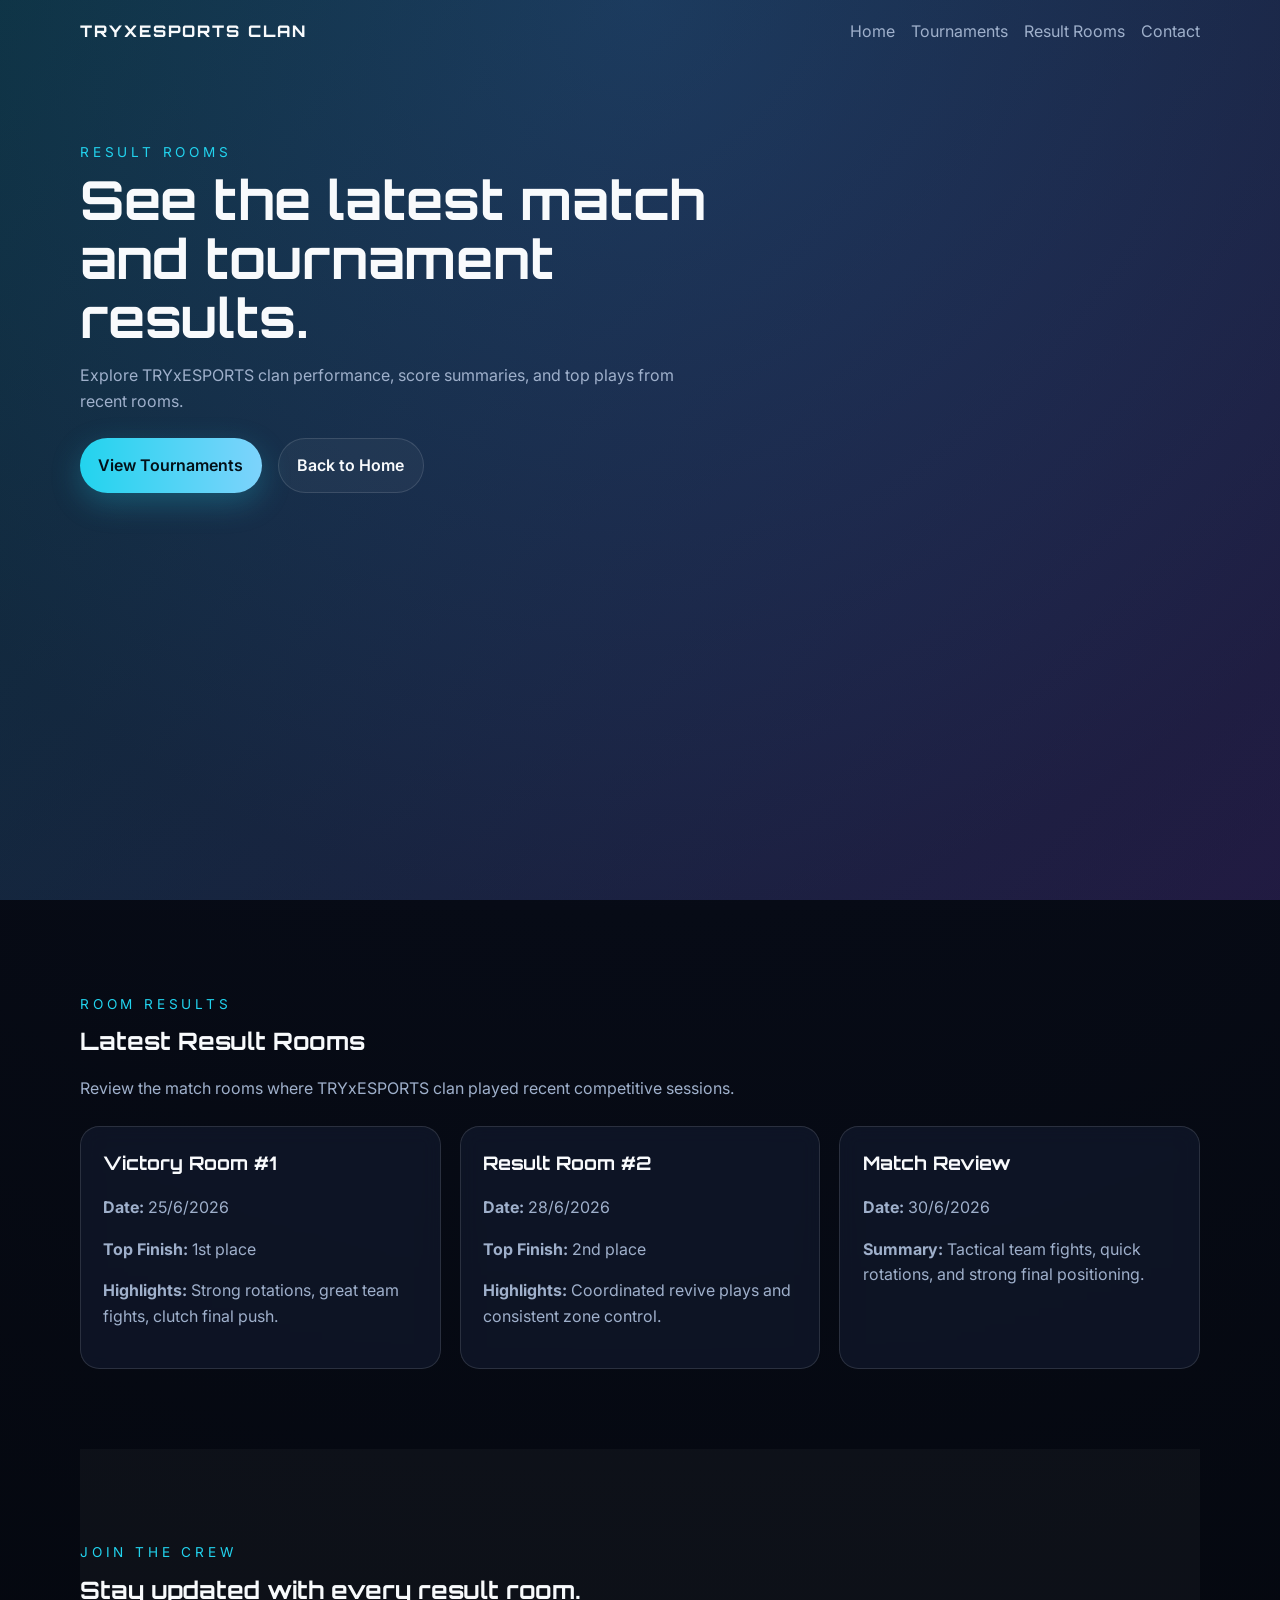
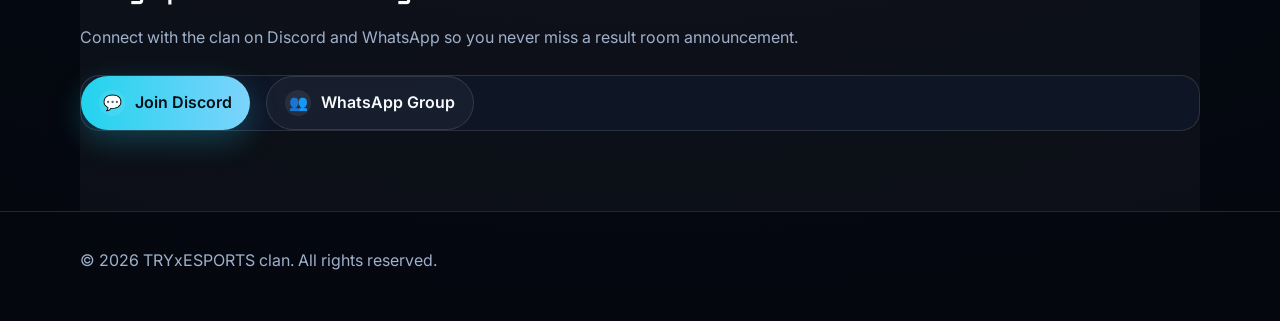
==== result-rooms.html @ 105d9b1b "Add files via upload" ====
<!DOCTYPE html>
<html lang="en">
  <head>
    <meta charset="UTF-8" />
    <meta name="viewport" content="width=device-width, initial-scale=1.0" />
    <title>TRYxESPORTS clan | Result Rooms</title>
    <meta
      name="description"
      content="TRYxESPORTS clan result rooms for match and tournament outcomes."
    />
    <link rel="preconnect" href="https://fonts.googleapis.com" />
    <link rel="preconnect" href="https://fonts.gstatic.com" crossorigin />
    <link
      href="https://fonts.googleapis.com/css2?family=Orbitron:wght@500;700;800&family=Inter:wght@400;500;600&display=swap"
      rel="stylesheet"
    />
    <link rel="stylesheet" href="styles.css" />
  </head>
  <body>
    <header class="hero">
      <nav class="nav container">
        <a href="index.html" class="logo">TRYxESPORTS clan</a>
        <div class="nav-links">
          <a href="index.html">Home</a>
          <a href="tournaments.html">Tournaments</a>
          <a href="result-rooms.html">Result Rooms</a>
          <a href="index.html#contact">Contact</a>
        </div>
      </nav>
      <div class="hero-content container">
        <div>
          <p class="eyebrow">RESULT ROOMS</p>
          <h1>See the latest match and tournament results.</h1>
          <p class="hero-text">
            Explore TRYxESPORTS clan performance, score summaries, and top plays from recent rooms.
          </p>
          <div class="hero-actions">
            <a class="btn btn-primary" href="tournaments.html">View Tournaments</a>
            <a class="btn btn-secondary" href="index.html">Back to Home</a>
          </div>
        </div>
      </div>
    </header>
    <main>
      <section class="section container">
        <div class="section-title">
          <p class="eyebrow">Room Results</p>
          <h2>Latest Result Rooms</h2>
        </div>
        <p class="section-text">
          Review the match rooms where TRYxESPORTS clan played recent competitive sessions.
        </p>
        <div class="card-grid">
          <article class="card">
            <h3>Victory Room #1</h3>
            <p><strong>Date:</strong> 25/6/2026</p>
            <p><strong>Top Finish:</strong> 1st place</p>
            <p><strong>Highlights:</strong> Strong rotations, great team fights, clutch final push.</p>
          </article>
          <article class="card">
            <h3>Result Room #2</h3>
            <p><strong>Date:</strong> 28/6/2026</p>
            <p><strong>Top Finish:</strong> 2nd place</p>
            <p><strong>Highlights:</strong> Coordinated revive plays and consistent zone control.</p>
          </article>
          <article class="card">
            <h3>Match Review</h3>
            <p><strong>Date:</strong> 30/6/2026</p>
            <p><strong>Summary:</strong> Tactical team fights, quick rotations, and strong final positioning.</p>
          </article>
        </div>
      </section>
      <section class="section section-dark container">
        <div class="section-title">
          <p class="eyebrow">Join the Crew</p>
          <h2>Stay updated with every result room.</h2>
        </div>
        <p class="section-text">
          Connect with the clan on Discord and WhatsApp so you never miss a result room announcement.
        </p>
        <div class="contact-box">
          <a class="btn btn-primary" href="https://discord.gg/TPgPwdmgD" target="_blank" rel="noreferrer">
            <span class="btn-icon">💬</span>
            Join Discord
          </a>
          <a class="btn btn-secondary" href="https://chat.whatsapp.com/GbImzGc6GPC7NKdxqu2bmm" target="_blank" rel="noreferrer">
            <span class="btn-icon">👥</span>
            WhatsApp Group
          </a>
        </div>
      </section>
    </main>
    <footer class="footer">
      <div class="container footer-content">
        <p>© <span id="year"></span> TRYxESPORTS clan. All rights reserved.</p>
      </div>
    </footer>
    <script src="script.js"></script>
  </body>
</html>
---- styles.css ----
:root {
  --bg: #070b16;
  --panel: #0f172a;
  --panel-2: #111c33;
  --text: #f8fafc;
  --muted: #9fb0cb;
  --accent: #22d3ee;
  --accent-2: #8b5cf6;
  --border: rgba(255, 255, 255, 0.12);
}

* {
  box-sizing: border-box;
}

body {
  margin: 0;
  font-family: 'Inter', sans-serif;
  color: var(--text);
  background: radial-gradient(circle at top, #13213d 0%, var(--bg) 45%, #04070e 100%);
  line-height: 1.6;
}

html {
  scroll-behavior: smooth;
}

img {
  max-width: 100%;
}

.container {
  width: min(1120px, calc(100% - 2rem));
  margin: 0 auto;
}

.hero {
  min-height: 100vh;
  background: linear-gradient(135deg, rgba(34, 211, 238, 0.18), rgba(139, 92, 246, 0.2));
}

.nav {
  display: flex;
  justify-content: space-between;
  align-items: center;
  padding: 1.2rem 0;
}

.logo {
  font-family: 'Orbitron', sans-serif;
  font-weight: 800;
  letter-spacing: 0.12em;
  text-transform: uppercase;
  color: var(--text);
  text-decoration: none;
}

.nav-links {
  display: flex;
  gap: 1rem;
}

.nav-links a {
  color: var(--muted);
  text-decoration: none;
  transition: color 0.2s ease;
}

.nav-links a:hover {
  color: var(--text);
}

.hero-content {
  display: grid;
  grid-template-columns: 1.3fr 0.9fr;
  gap: 2rem;
  align-items: center;
  padding: 4rem 0 5rem;
}

.eyebrow {
  font-size: 0.85rem;
  letter-spacing: 0.28em;
  text-transform: uppercase;
  color: var(--accent);
  margin-bottom: 0.4rem;
}

h1,
h2,
h3 {
  font-family: 'Orbitron', sans-serif;
  margin: 0 0 0.7rem;
}

h1 {
  font-size: clamp(2.1rem, 4.2vw, 3.8rem);
  line-height: 1.1;
}

.hero-text,
.section-text,
.card p {
  color: var(--muted);
  font-size: 1rem;
}

.hero-actions,
.contact-box {
  display: flex;
  flex-wrap: wrap;
  gap: 1rem;
  margin-top: 1.5rem;
}

.btn {
  display: inline-flex;
  align-items: center;
  gap: 0.6rem;
  padding: 0.85rem 1.15rem;
  border-radius: 999px;
  text-decoration: none;
  font-weight: 600;
  transition: transform 0.2s ease, box-shadow 0.2s ease, background-color 0.2s ease;
}

.btn:hover {
  transform: translateY(-2px);
}

.btn-icon {
  display: inline-flex;
  align-items: center;
  justify-content: center;
  width: 1.6rem;
  height: 1.6rem;
  border-radius: 999px;
  background: rgba(255, 255, 255, 0.08);
  font-size: 0.95rem;
}

.btn-primary {
  color: #031018;
  background: linear-gradient(90deg, var(--accent), #7dd3fc);
  box-shadow: 0 10px 30px rgba(34, 211, 238, 0.25);
}

.btn-secondary {
  color: var(--text);
  background: rgba(255, 255, 255, 0.04);
  border: 1px solid var(--border);
}

.hero-card,
.card,
.contact-box {
  background: rgba(15, 23, 42, 0.8);
  border: 1px solid var(--border);
  border-radius: 1.2rem;
  backdrop-filter: blur(10px);
}

.hero-card {
  padding: 1.5rem;
}

.hero-card ul {
  margin: 0;
  padding-left: 1.1rem;
  color: var(--muted);
}

.section {
  padding: 5rem 0;
}

.section-dark {
  background: rgba(255, 255, 255, 0.03);
}

.card-grid {
  display: grid;
  grid-template-columns: repeat(3, 1fr);
  gap: 1.2rem;
  margin-top: 1.5rem;
}

.card {
  padding: 1.4rem;
}

.leader-section {
  margin: 3rem 0;
}

.leader-content {
  display: flex;
  gap: 3rem;
  align-items: center;
  margin-top: 2rem;
  padding: 2rem;
  background: rgba(15, 23, 42, 0.6);
  border: 1px solid var(--border);
  border-radius: 1.2rem;
  backdrop-filter: blur(10px);
}

.leader-image {
  flex: 0 0 300px;
  height: 400px;
  object-fit: cover;
  border-radius: 1rem;
  border: 2px solid var(--accent);
  box-shadow: 0 0 30px rgba(34, 211, 238, 0.3);
}

.leader-description {
  flex: 1;
}

.leader-description h3 {
  font-size: 1.8rem;
  margin-bottom: 1rem;
  color: var(--accent);
}

.leader-description p {
  color: var(--muted);
  margin-bottom: 0.8rem;
  line-height: 1.8;
}

.footer {
  border-top: 1px solid var(--border);
  padding: 1.2rem 0 2rem;
  color: var(--muted);
}

@media (max-width: 800px) {
  .hero-content,
  .card-grid {
    grid-template-columns: 1fr;
  }

  .leader-content {
    flex-direction: column;
    gap: 2rem;
  }

  .leader-image {
    flex: 1;
    max-width: 100%;
    height: auto;
  }

  .nav {
    flex-direction: column;
    gap: 0.75rem;
  }
}
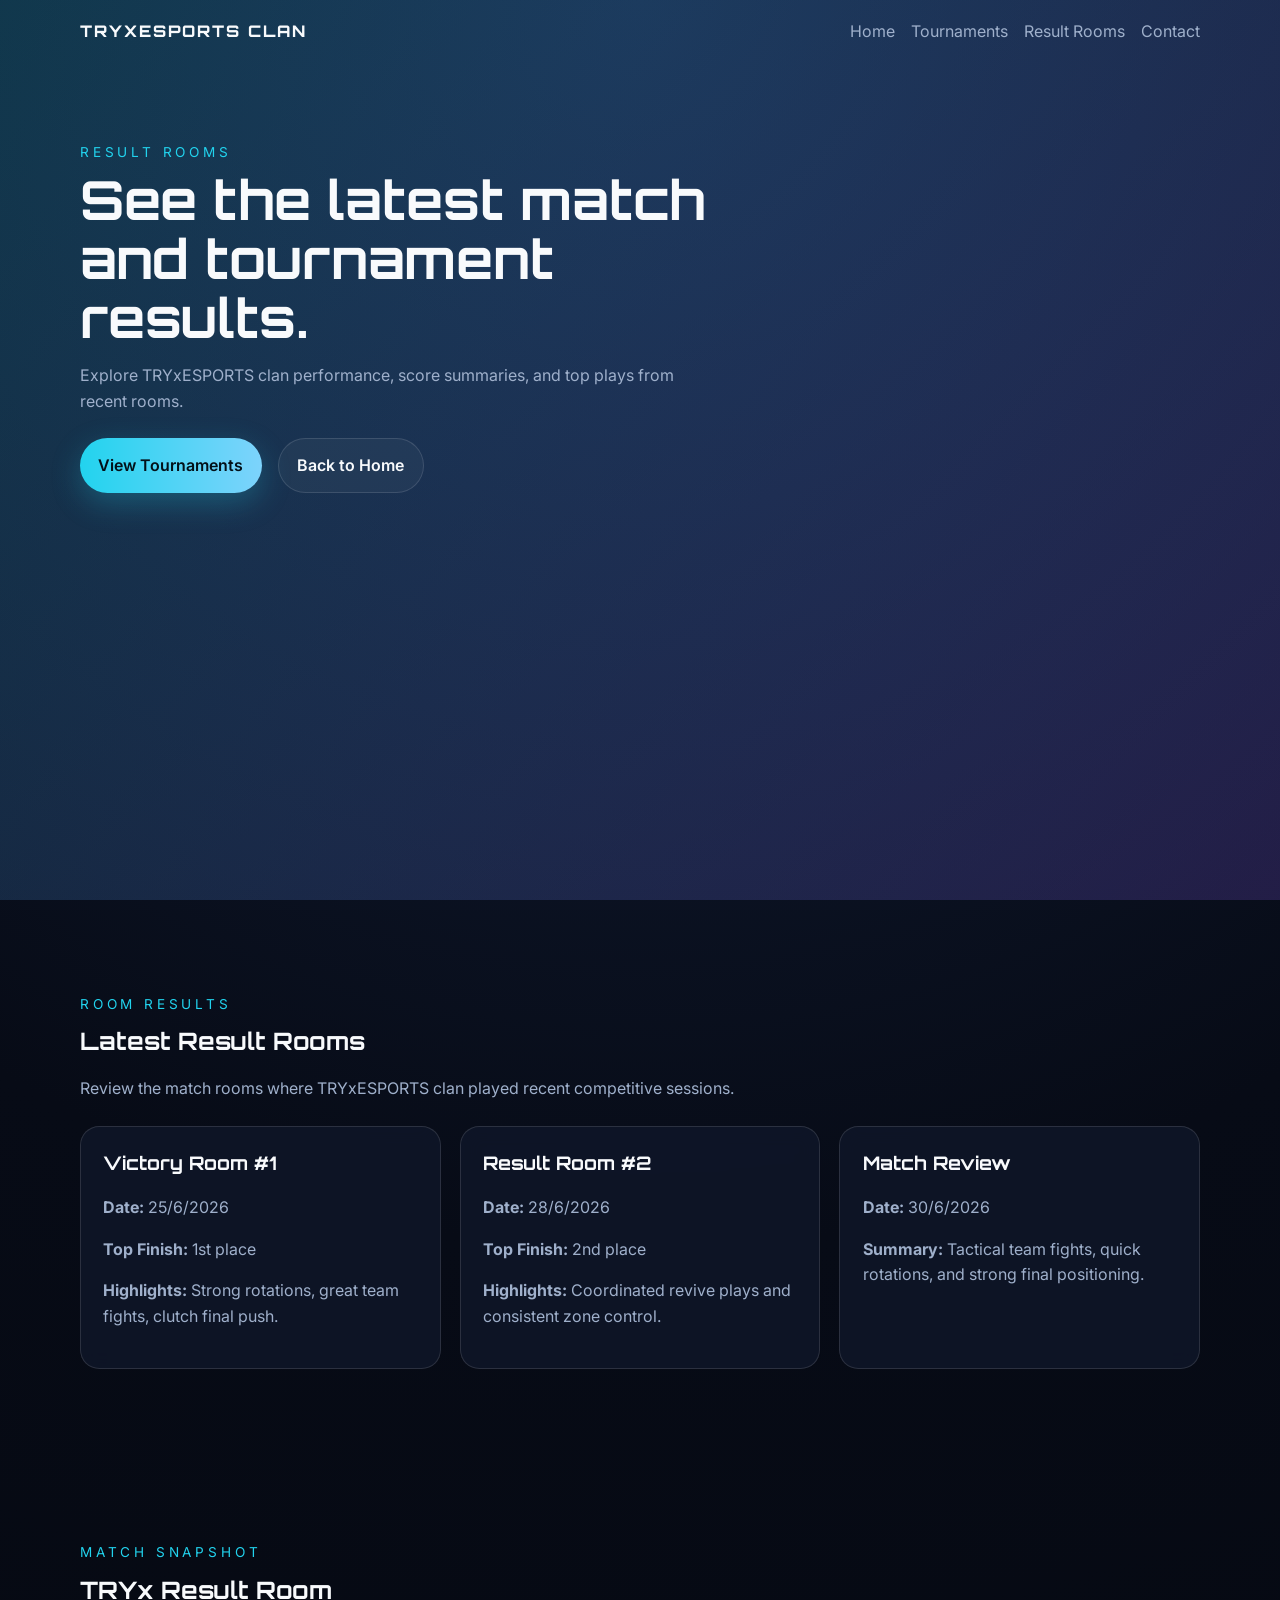
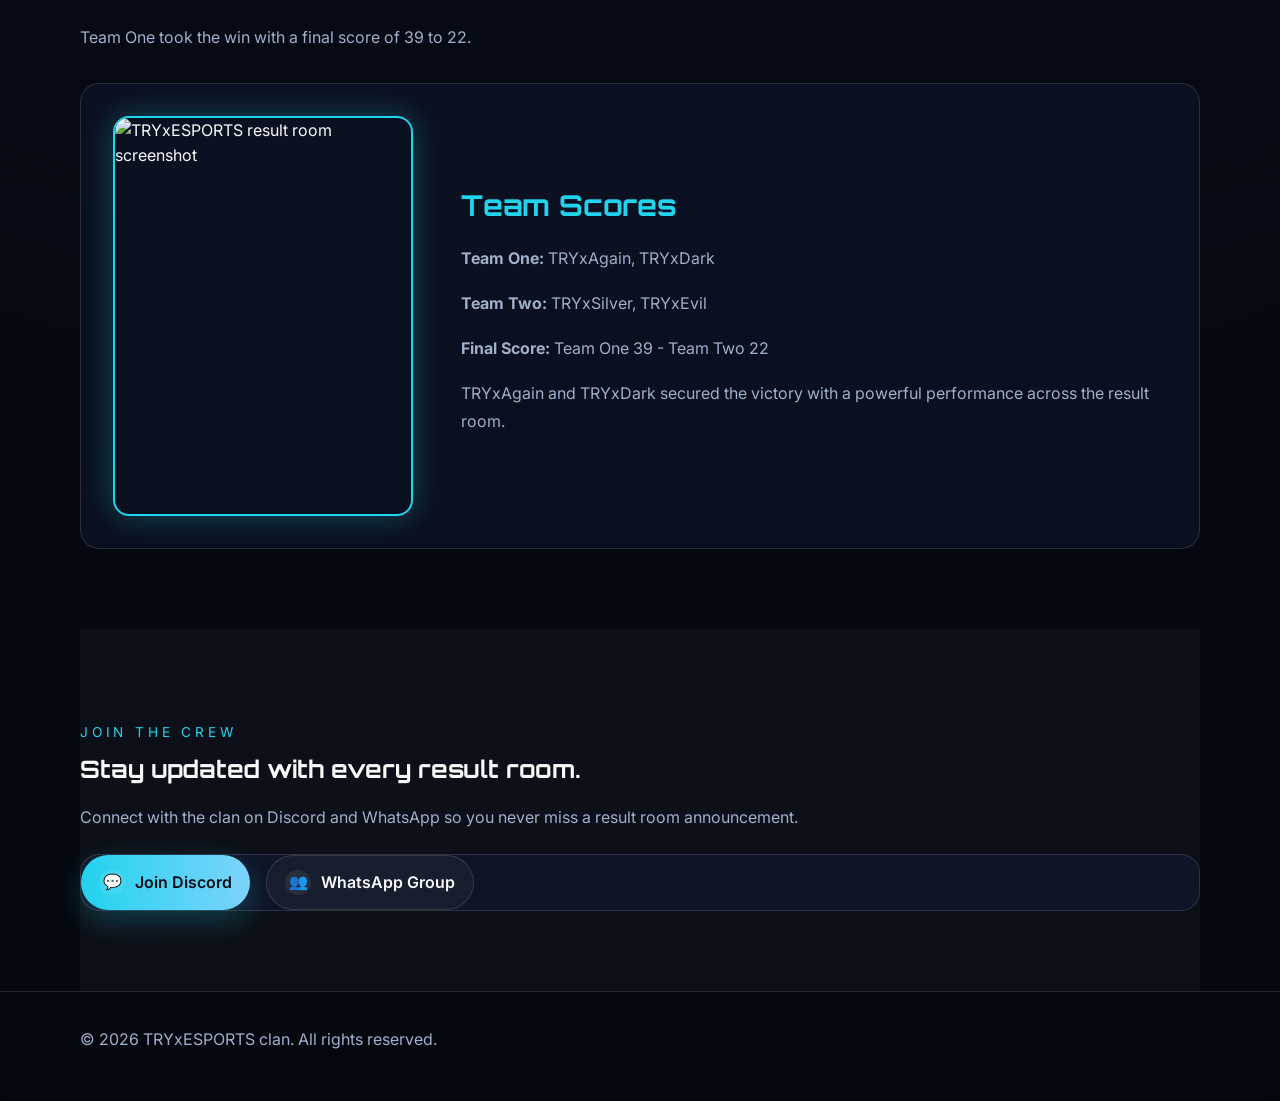
==== commit eec794f3: "Add files via upload" ====
--- a/result-rooms.html
+++ b/result-rooms.html
@@ -70,6 +70,25 @@
           </article>
         </div>
       </section>
+      <section class="section container">
+        <div class="section-title">
+          <p class="eyebrow">Match Snapshot</p>
+          <h2>TRYx Result Room</h2>
+        </div>
+        <p class="section-text">
+          Team One took the win with a final score of 39 to 22.
+        </p>
+        <div class="leader-content">
+          <img src="result-room-screenshot.png" alt="TRYxESPORTS result room screenshot" class="leader-image" />
+          <div class="leader-description">
+            <h3>Team Scores</h3>
+            <p><strong>Team One:</strong> TRYxAgain, TRYxDark</p>
+            <p><strong>Team Two:</strong> TRYxSilver, TRYxEvil</p>
+            <p><strong>Final Score:</strong> Team One 39 - Team Two 22</p>
+            <p>TRYxAgain and TRYxDark secured the victory with a powerful performance across the result room.</p>
+          </div>
+        </div>
+      </section>
       <section class="section section-dark container">
         <div class="section-title">
           <p class="eyebrow">Join the Crew</p>
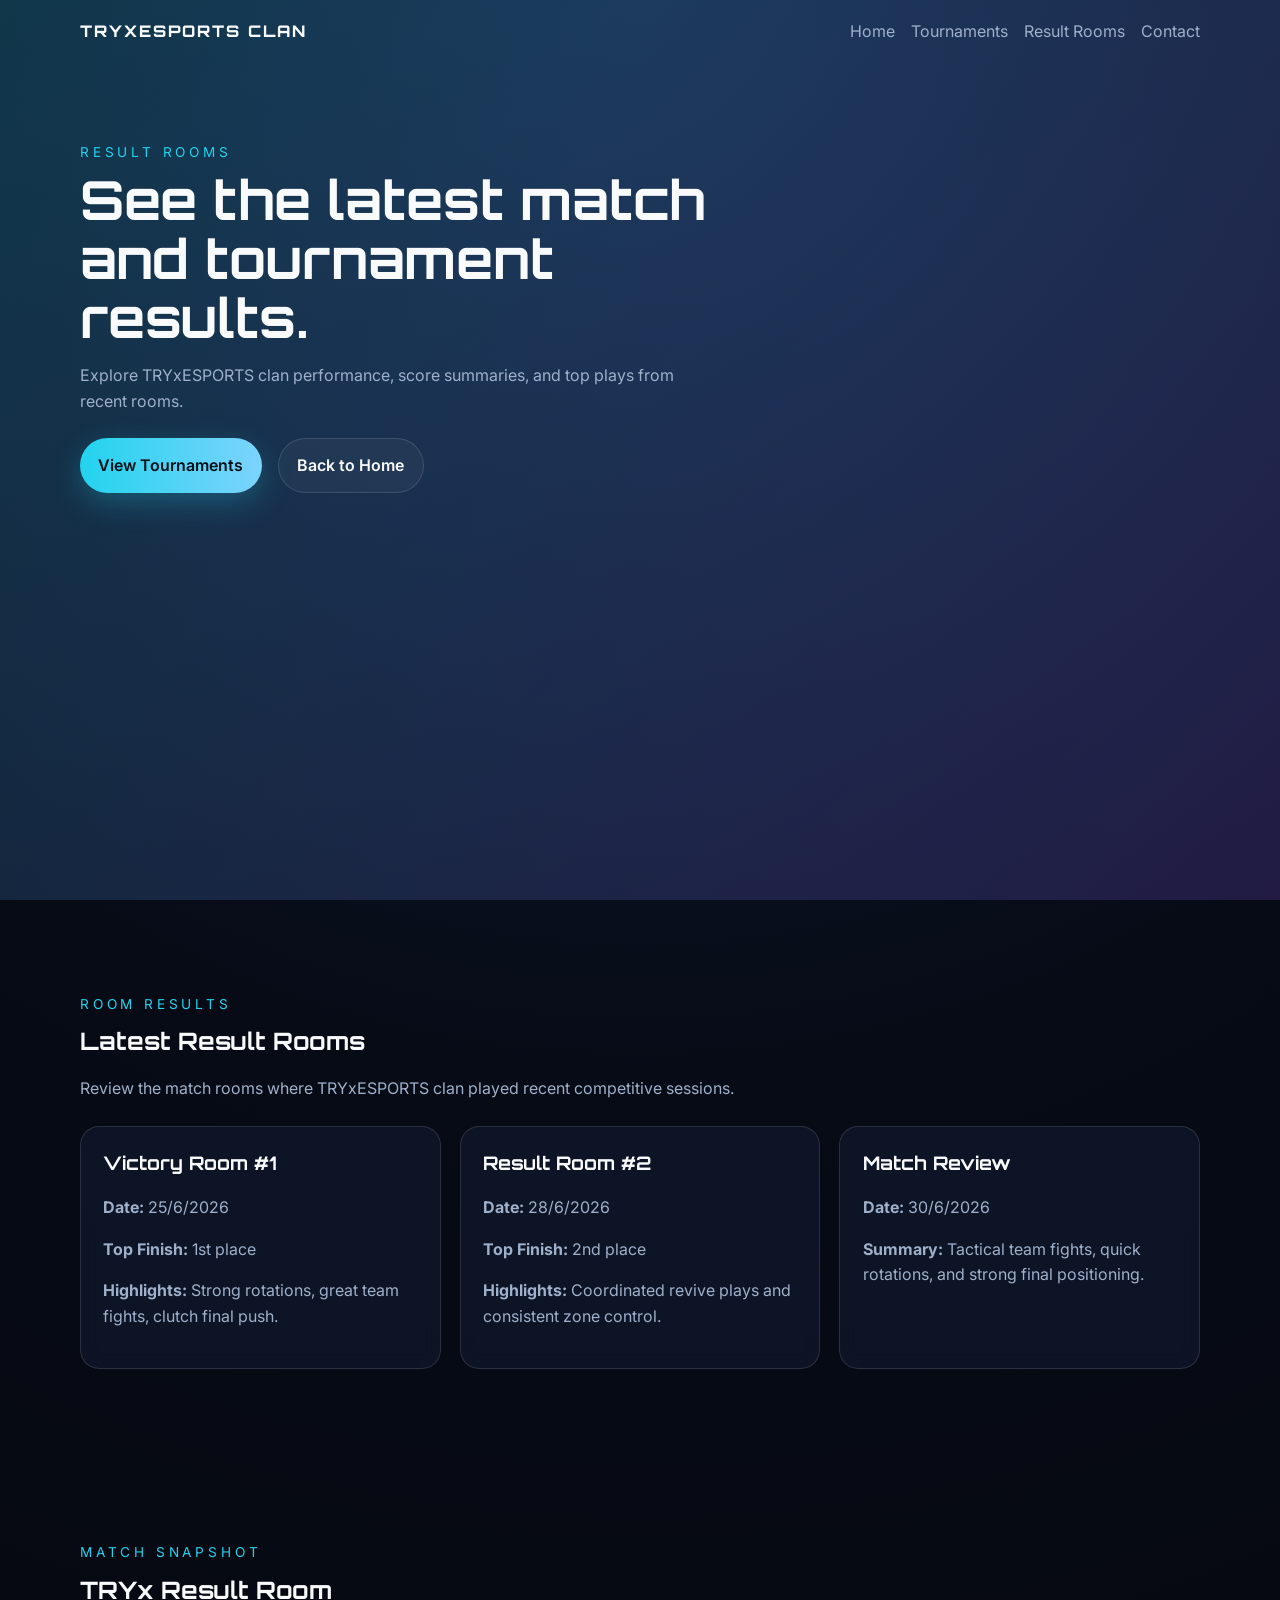
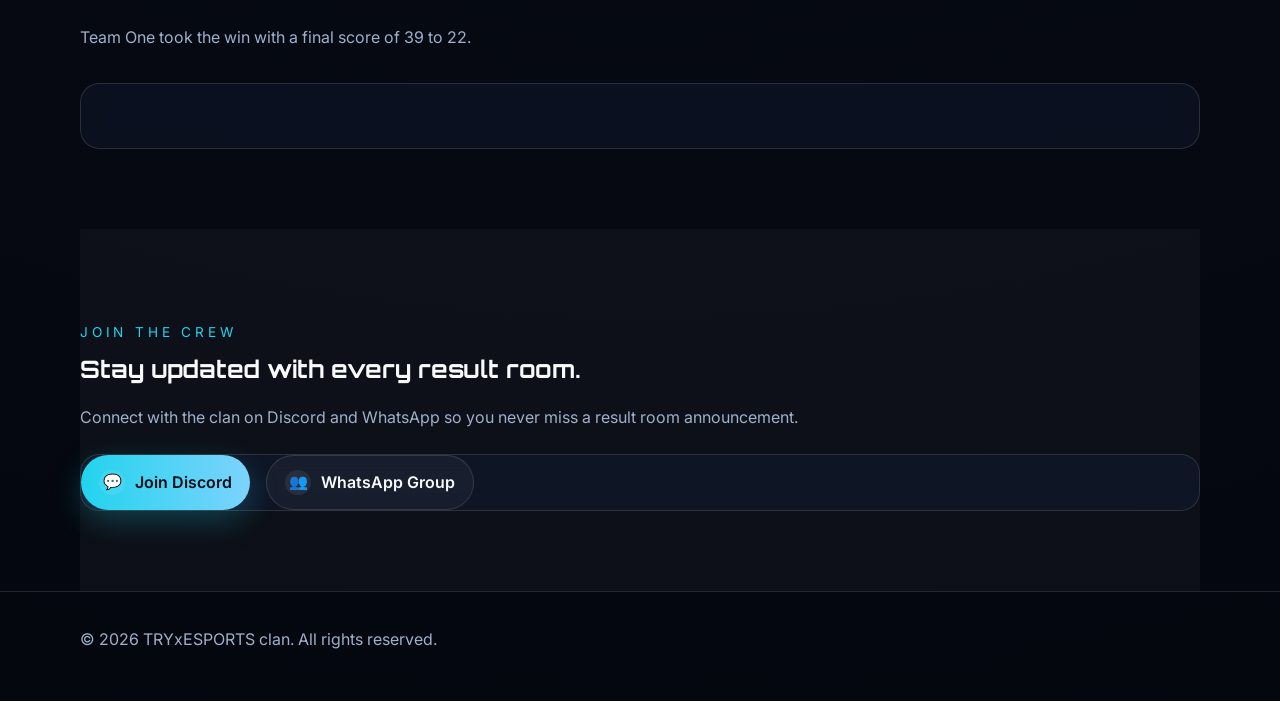
==== commit 12fdbb09: "Add files via upload" ====
--- a/result-rooms.html
+++ b/result-rooms.html
@@ -79,15 +79,7 @@
           Team One took the win with a final score of 39 to 22.
         </p>
         <div class="leader-content">
-          <img src="result-room-screenshot.png" alt="TRYxESPORTS result room screenshot" class="leader-image" />
           <div class="leader-description">
-            <h3>Team Scores</h3>
-            <p><strong>Team One:</strong> TRYxAgain, TRYxDark</p>
-            <p><strong>Team Two:</strong> TRYxSilver, TRYxEvil</p>
-            <p><strong>Final Score:</strong> Team One 39 - Team Two 22</p>
-            <p>TRYxAgain and TRYxDark secured the victory with a powerful performance across the result room.</p>
-          </div>
-        </div>
       </section>
       <section class="section section-dark container">
         <div class="section-title">
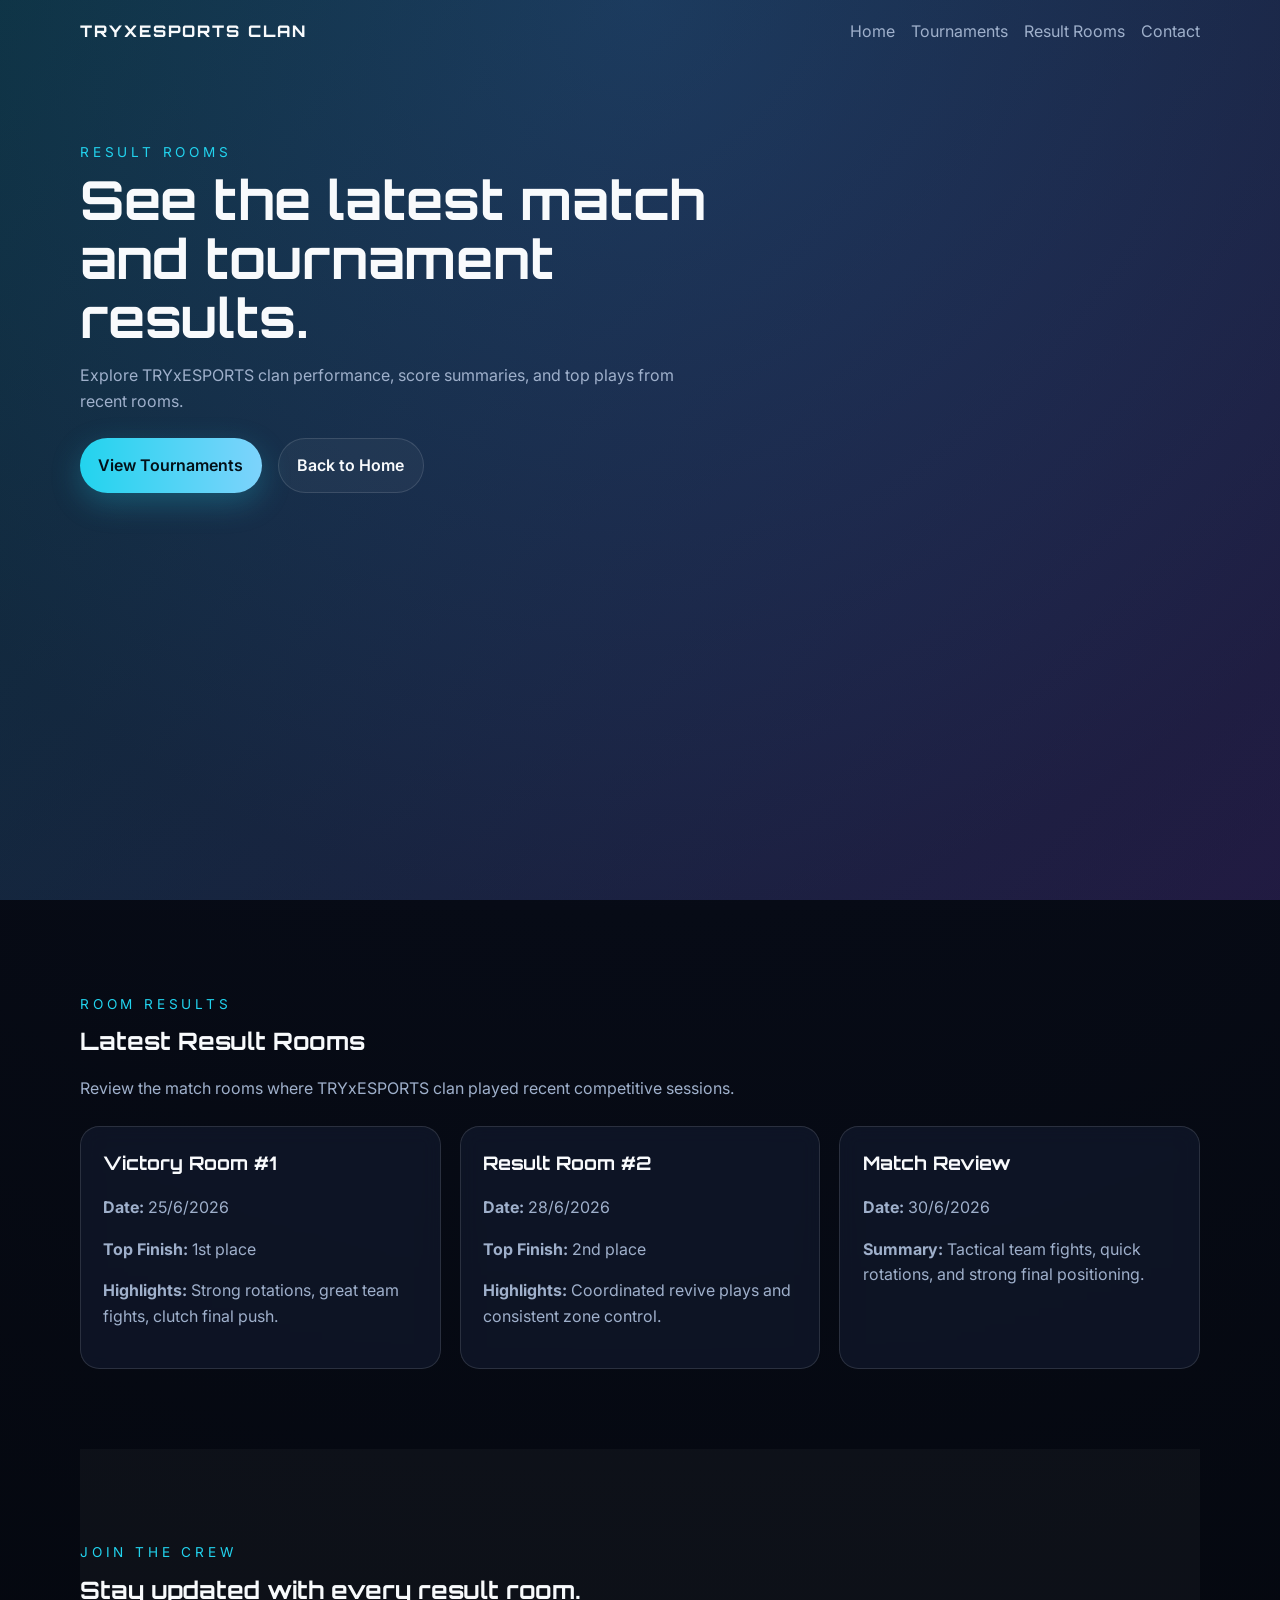
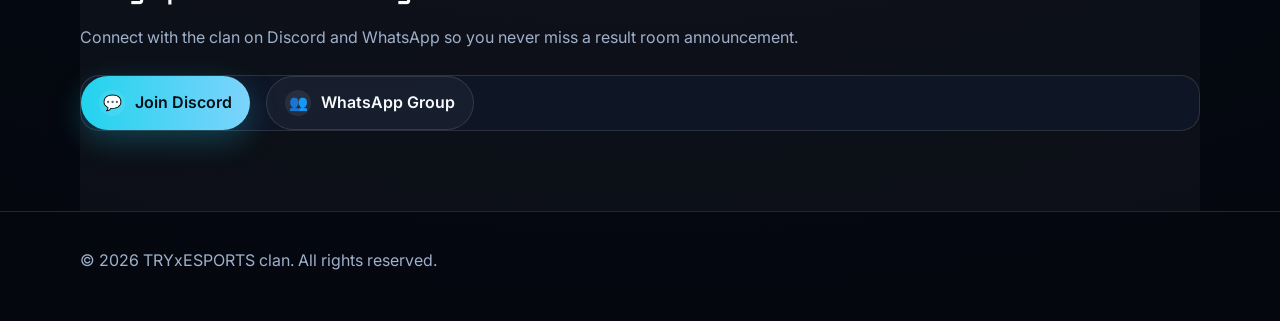
==== commit 21c24e1a: "Add files via upload" ====
--- a/result-rooms.html
+++ b/result-rooms.html
@@ -70,17 +70,7 @@
           </article>
         </div>
       </section>
-      <section class="section container">
-        <div class="section-title">
-          <p class="eyebrow">Match Snapshot</p>
-          <h2>TRYx Result Room</h2>
-        </div>
-        <p class="section-text">
-          Team One took the win with a final score of 39 to 22.
-        </p>
-        <div class="leader-content">
-          <div class="leader-description">
-      </section>
+
       <section class="section section-dark container">
         <div class="section-title">
           <p class="eyebrow">Join the Crew</p>
